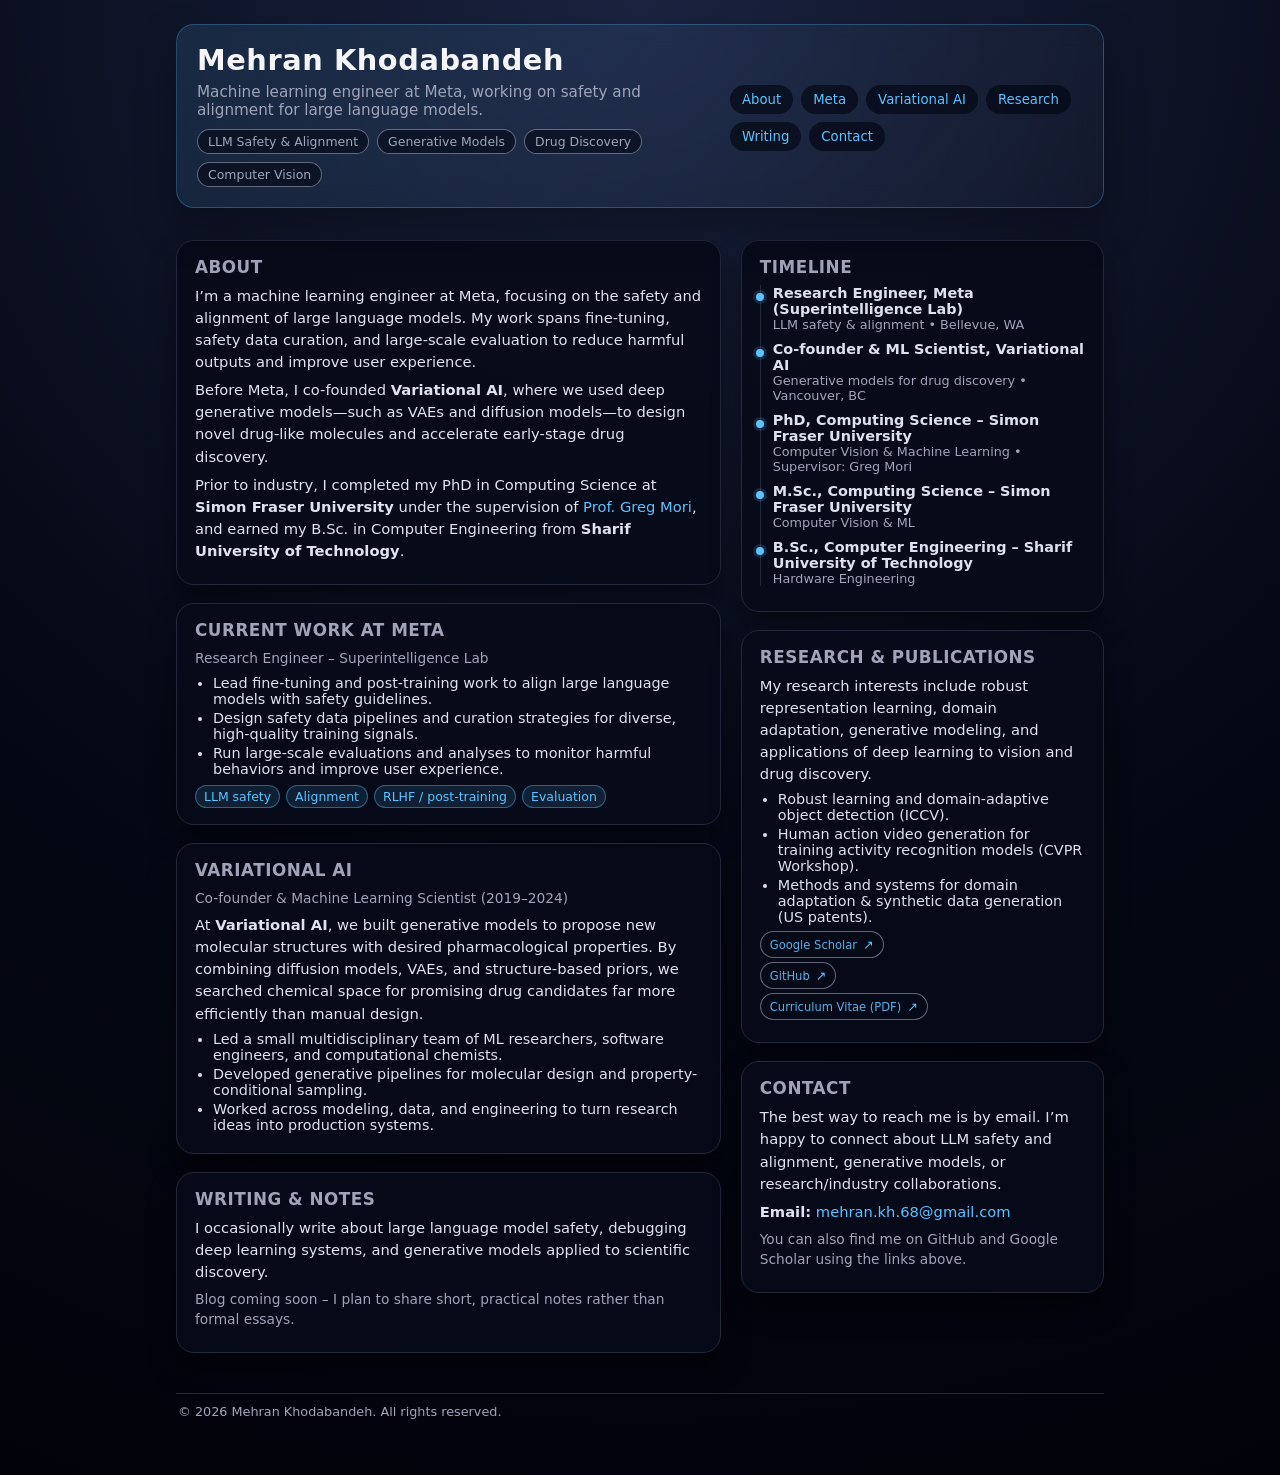
==== second/index.html @ fc5a171b "added second webpage" ====
<!DOCTYPE html>
<html lang="en">
<head>
  <meta charset="UTF-8" />
  <title>Mehran Khodabandeh – Machine Learning & AI</title>
  <meta name="viewport" content="width=device-width, initial-scale=1" />
  <meta name="description" content="Homepage of Mehran Khodabandeh, machine learning engineer at Meta working on large language model safety." />
  <style>
    :root {
      --bg: #0b1020;
      --bg-alt: #121728;
      --fg: #f5f5f7;
      --muted: #a0a4b8;
      --accent: #5cc3ff;
      --accent-soft: rgba(92, 195, 255, 0.15);
      --border: #23283a;
      --font-main: system-ui, -apple-system, BlinkMacSystemFont, "SF Pro Text",
        "Segoe UI", sans-serif;
      --radius-lg: 18px;
      --radius-sm: 10px;
      --shadow-soft: 0 20px 40px rgba(0, 0, 0, 0.35);
    }

    * {
      box-sizing: border-box;
    }

    body {
      margin: 0;
      font-family: var(--font-main);
      background: radial-gradient(circle at top, #1b2340 0, #050815 55%, #02020a 100%);
      color: var(--fg);
      -webkit-font-smoothing: antialiased;
    }

    a {
      color: var(--accent);
      text-decoration: none;
    }

    a:hover,
    a:focus-visible {
      text-decoration: underline;
    }

    .page {
      max-width: 960px;
      margin: 0 auto;
      padding: 24px 16px 56px;
    }

    header {
      display: flex;
      flex-direction: column;
      gap: 18px;
      margin-bottom: 32px;
      padding: 18px 20px 20px;
      border-radius: var(--radius-lg);
      background: linear-gradient(135deg, rgba(92, 195, 255, 0.12), rgba(255, 255, 255, 0.02));
      border: 1px solid rgba(92, 195, 255, 0.28);
      box-shadow: var(--shadow-soft);
      backdrop-filter: blur(12px);
    }

    @media (min-width: 720px) {
      header {
        flex-direction: row;
        align-items: center;
        justify-content: space-between;
      }
    }

    .title-block {
      max-width: 600px;
    }

    .name {
      font-size: 1.8rem;
      font-weight: 650;
      letter-spacing: 0.02em;
    }

    .tagline {
      margin-top: 6px;
      font-size: 0.95rem;
      color: var(--muted);
    }

    .pill-row {
      display: flex;
      flex-wrap: wrap;
      gap: 8px;
      margin-top: 10px;
    }

    .pill {
      font-size: 0.78rem;
      padding: 4px 10px;
      border-radius: 999px;
      border: 1px solid rgba(160, 164, 184, 0.6);
      color: var(--muted);
      background: rgba(4, 8, 20, 0.6);
    }

    nav {
      display: flex;
      flex-wrap: wrap;
      gap: 8px;
      margin-top: 6px;
      justify-content: flex-start;
    }

    nav a {
      font-size: 0.83rem;
      padding: 6px 11px;
      border-radius: 999px;
      border: 1px solid transparent;
      background: rgba(4, 8, 20, 0.7);
    }

    nav a:hover,
    nav a:focus-visible {
      border-color: var(--accent);
      background: var(--accent-soft);
      text-decoration: none;
    }

    main {
      display: grid;
      grid-template-columns: minmax(0, 3fr) minmax(0, 2fr);
      gap: 20px;
    }

    @media (max-width: 840px) {
      main {
        grid-template-columns: minmax(0, 1fr);
      }
    }

    section {
      margin-bottom: 18px;
      padding: 16px 18px;
      border-radius: var(--radius-lg);
      background: rgba(7, 10, 24, 0.92);
      border: 1px solid var(--border);
      box-shadow: 0 14px 28px rgba(0, 0, 0, 0.45);
    }

    h2 {
      margin: 0 0 8px;
      font-size: 1.05rem;
      letter-spacing: 0.03em;
      text-transform: uppercase;
      color: var(--muted);
    }

    p {
      margin: 6px 0;
      font-size: 0.92rem;
      line-height: 1.5;
      color: #e0e2f1;
    }

    .muted {
      color: var(--muted);
      font-size: 0.86rem;
    }

    ul {
      margin: 6px 0 4px;
      padding-left: 18px;
    }

    li {
      margin-bottom: 3px;
      font-size: 0.9rem;
      color: #dde0f0;
    }

    .timeline {
      list-style: none;
      padding-left: 0;
      margin: 8px 0 0;
      border-left: 1px solid var(--border);
    }

    .timeline-item {
      position: relative;
      padding-left: 12px;
      margin-bottom: 9px;
    }

    .timeline-item::before {
      content: "";
      position: absolute;
      left: -5px;
      top: 0.55em;
      width: 8px;
      height: 8px;
      border-radius: 50%;
      background: var(--accent);
      box-shadow: 0 0 0 3px rgba(92, 195, 255, 0.15);
    }

    .timeline-role {
      font-size: 0.9rem;
      font-weight: 550;
    }

    .timeline-meta {
      font-size: 0.8rem;
      color: var(--muted);
    }

    .badge-row {
      display: flex;
      flex-wrap: wrap;
      gap: 6px;
      margin-top: 8px;
    }

    .badge {
      font-size: 0.78rem;
      padding: 3px 8px;
      border-radius: 999px;
      background: rgba(92, 195, 255, 0.12);
      border: 1px solid rgba(92, 195, 255, 0.4);
      color: var(--accent);
    }

    .link-list {
      list-style: none;
      padding-left: 0;
      margin: 6px 0;
    }

    .link-list li {
      margin-bottom: 4px;
    }

    .chip-link {
      display: inline-flex;
      align-items: center;
      gap: 6px;
      padding: 5px 9px;
      border-radius: 999px;
      border: 1px solid rgba(160, 164, 184, 0.6);
      background: rgba(7, 10, 24, 0.8);
      font-size: 0.8rem;
    }

    .chip-link span {
      font-size: 0.9em;
      opacity: 0.9;
    }

    footer {
      margin-top: 22px;
      padding: 10px 2px 0;
      border-top: 1px solid var(--border);
      font-size: 0.8rem;
      color: var(--muted);
      text-align: left;
    }

    code {
      font-family: Menlo, SFMono-Regular, Consolas, "Roboto Mono", monospace;
      font-size: 0.85em;
      background: rgba(3, 7, 18, 0.8);
      padding: 2px 5px;
      border-radius: 4px;
    }
  </style>
</head>
<body>
  <div class="page">
    <header>
      <div class="title-block">
        <div class="name">Mehran Khodabandeh</div>
        <div class="tagline">
          Machine learning engineer at Meta, working on safety and alignment for large language models.
        </div>
        <div class="pill-row">
          <div class="pill">LLM Safety &amp; Alignment</div>
          <div class="pill">Generative Models</div>
          <div class="pill">Drug Discovery</div>
          <div class="pill">Computer Vision</div>
        </div>
      </div>
      <nav aria-label="Section navigation">
        <a href="#about">About</a>
        <a href="#meta">Meta</a>
        <a href="#variational-ai">Variational AI</a>
        <a href="#research">Research</a>
        <a href="#writing">Writing</a>
        <a href="#contact">Contact</a>
      </nav>
    </header>

    <main>
      <!-- Left column -->
      <div>
        <section id="about">
          <h2>About</h2>
          <p>
            I’m a machine learning engineer at Meta, focusing on the safety and alignment of
            large language models. My work spans fine-tuning, safety data curation, and large-scale
            evaluation to reduce harmful outputs and improve user experience.
          </p>
          <p>
            Before Meta, I co-founded
            <strong>Variational AI</strong>, where we used deep generative models—such as VAEs and
            diffusion models—to design novel drug-like molecules and accelerate early-stage drug discovery.
          </p>
          <p>
            Prior to industry, I completed my PhD in Computing Science at
            <strong>Simon Fraser University</strong> under the supervision of
            <a href="http://www.cs.sfu.ca/~mori" target="_blank" rel="noreferrer">Prof. Greg Mori</a>,
            and earned my B.Sc. in Computer Engineering from
            <strong>Sharif University of Technology</strong>.
          </p>
        </section>

        <section id="meta">
          <h2>Current work at Meta</h2>
          <p class="muted">Research Engineer – Superintelligence Lab</p>
          <ul>
            <li>Lead fine-tuning and post-training work to align large language models with safety guidelines.</li>
            <li>Design safety data pipelines and curation strategies for diverse, high-quality training signals.</li>
            <li>Run large-scale evaluations and analyses to monitor harmful behaviors and improve user experience.</li>
          </ul>
          <div class="badge-row">
            <div class="badge">LLM safety</div>
            <div class="badge">Alignment</div>
            <div class="badge">RLHF / post-training</div>
            <div class="badge">Evaluation</div>
          </div>
        </section>

        <section id="variational-ai">
          <h2>Variational AI</h2>
          <p class="muted">Co-founder &amp; Machine Learning Scientist (2019–2024)</p>
          <p>
            At <strong>Variational AI</strong>, we built generative models to propose new molecular structures
            with desired pharmacological properties. By combining diffusion models, VAEs, and structure-based
            priors, we searched chemical space for promising drug candidates far more efficiently than
            manual design.
          </p>
          <ul>
            <li>Led a small multidisciplinary team of ML researchers, software engineers, and computational chemists.</li>
            <li>Developed generative pipelines for molecular design and property-conditional sampling.</li>
            <li>Worked across modeling, data, and engineering to turn research ideas into production systems.</li>
          </ul>
        </section>

        <section id="writing">
          <h2>Writing &amp; Notes</h2>
          <p>
            I occasionally write about large language model safety, debugging deep learning systems,
            and generative models applied to scientific discovery.
          </p>
          <p class="muted">
            Blog coming soon – I plan to share short, practical notes rather than formal essays.
          </p>
        </section>
      </div>

      <!-- Right column -->
      <div>
        <section>
          <h2>Timeline</h2>
          <ul class="timeline">
            <li class="timeline-item">
              <div class="timeline-role">Research Engineer, Meta (Superintelligence Lab)</div>
              <div class="timeline-meta">LLM safety &amp; alignment • Bellevue, WA</div>
            </li>
            <li class="timeline-item">
              <div class="timeline-role">Co-founder &amp; ML Scientist, Variational AI</div>
              <div class="timeline-meta">Generative models for drug discovery • Vancouver, BC</div>
            </li>
            <li class="timeline-item">
              <div class="timeline-role">PhD, Computing Science – Simon Fraser University</div>
              <div class="timeline-meta">Computer Vision &amp; Machine Learning • Supervisor: Greg Mori</div>
            </li>
            <li class="timeline-item">
              <div class="timeline-role">M.Sc., Computing Science – Simon Fraser University</div>
              <div class="timeline-meta">Computer Vision &amp; ML</div>
            </li>
            <li class="timeline-item">
              <div class="timeline-role">B.Sc., Computer Engineering – Sharif University of Technology</div>
              <div class="timeline-meta">Hardware Engineering</div>
            </li>
          </ul>
        </section>

        <section id="research">
          <h2>Research &amp; Publications</h2>
          <p>
            My research interests include robust representation learning, domain adaptation,
            generative modeling, and applications of deep learning to vision and drug discovery.
          </p>
          <ul>
            <li>
              Robust learning and domain-adaptive object detection (ICCV).
            </li>
            <li>
              Human action video generation for training activity recognition models (CVPR Workshop).
            </li>
            <li>
              Methods and systems for domain adaptation &amp; synthetic data generation (US patents).
            </li>
          </ul>
          <ul class="link-list">
            <li>
              <a class="chip-link" href="https://scholar.google.ca/citations?user=OV28nBgAAAAJ&hl=en&oi=ao" target="_blank" rel="noreferrer">
                <span>Google Scholar</span> ↗
              </a>
            </li>
            <li>
              <a class="chip-link" href="https://github.com/mkhodabandeh" target="_blank" rel="noreferrer">
                <span>GitHub</span> ↗
              </a>
            </li>
            <li>
              <!-- Update this link to the actual CV path on your site -->
              <a class="chip-link" href="/Mehran_Khodabandeh_CV.pdf" target="_blank" rel="noreferrer">
                <span>Curriculum Vitae (PDF)</span> ↗
              </a>
            </li>
          </ul>
        </section>

        <section id="contact">
          <h2>Contact</h2>
          <p>
            The best way to reach me is by email. I’m happy to connect about LLM safety and alignment,
            generative models, or research/industry collaborations.
          </p>
          <p>
            <strong>Email:</strong>
            <a href="mailto:mehran.kh.68@gmail.com">mehran.kh.68@gmail.com</a>
          </p>
          <p class="muted">
            You can also find me on GitHub and Google Scholar using the links above.
          </p>
        </section>
      </div>
    </main>

    <footer>
      &copy; <span id="year"></span> Mehran Khodabandeh. All rights reserved.
    </footer>
  </div>

  <script>
    // Keep the year up to date automatically.
    document.getElementById("year").textContent = new Date().getFullYear();
  </script>
</body>
</html>
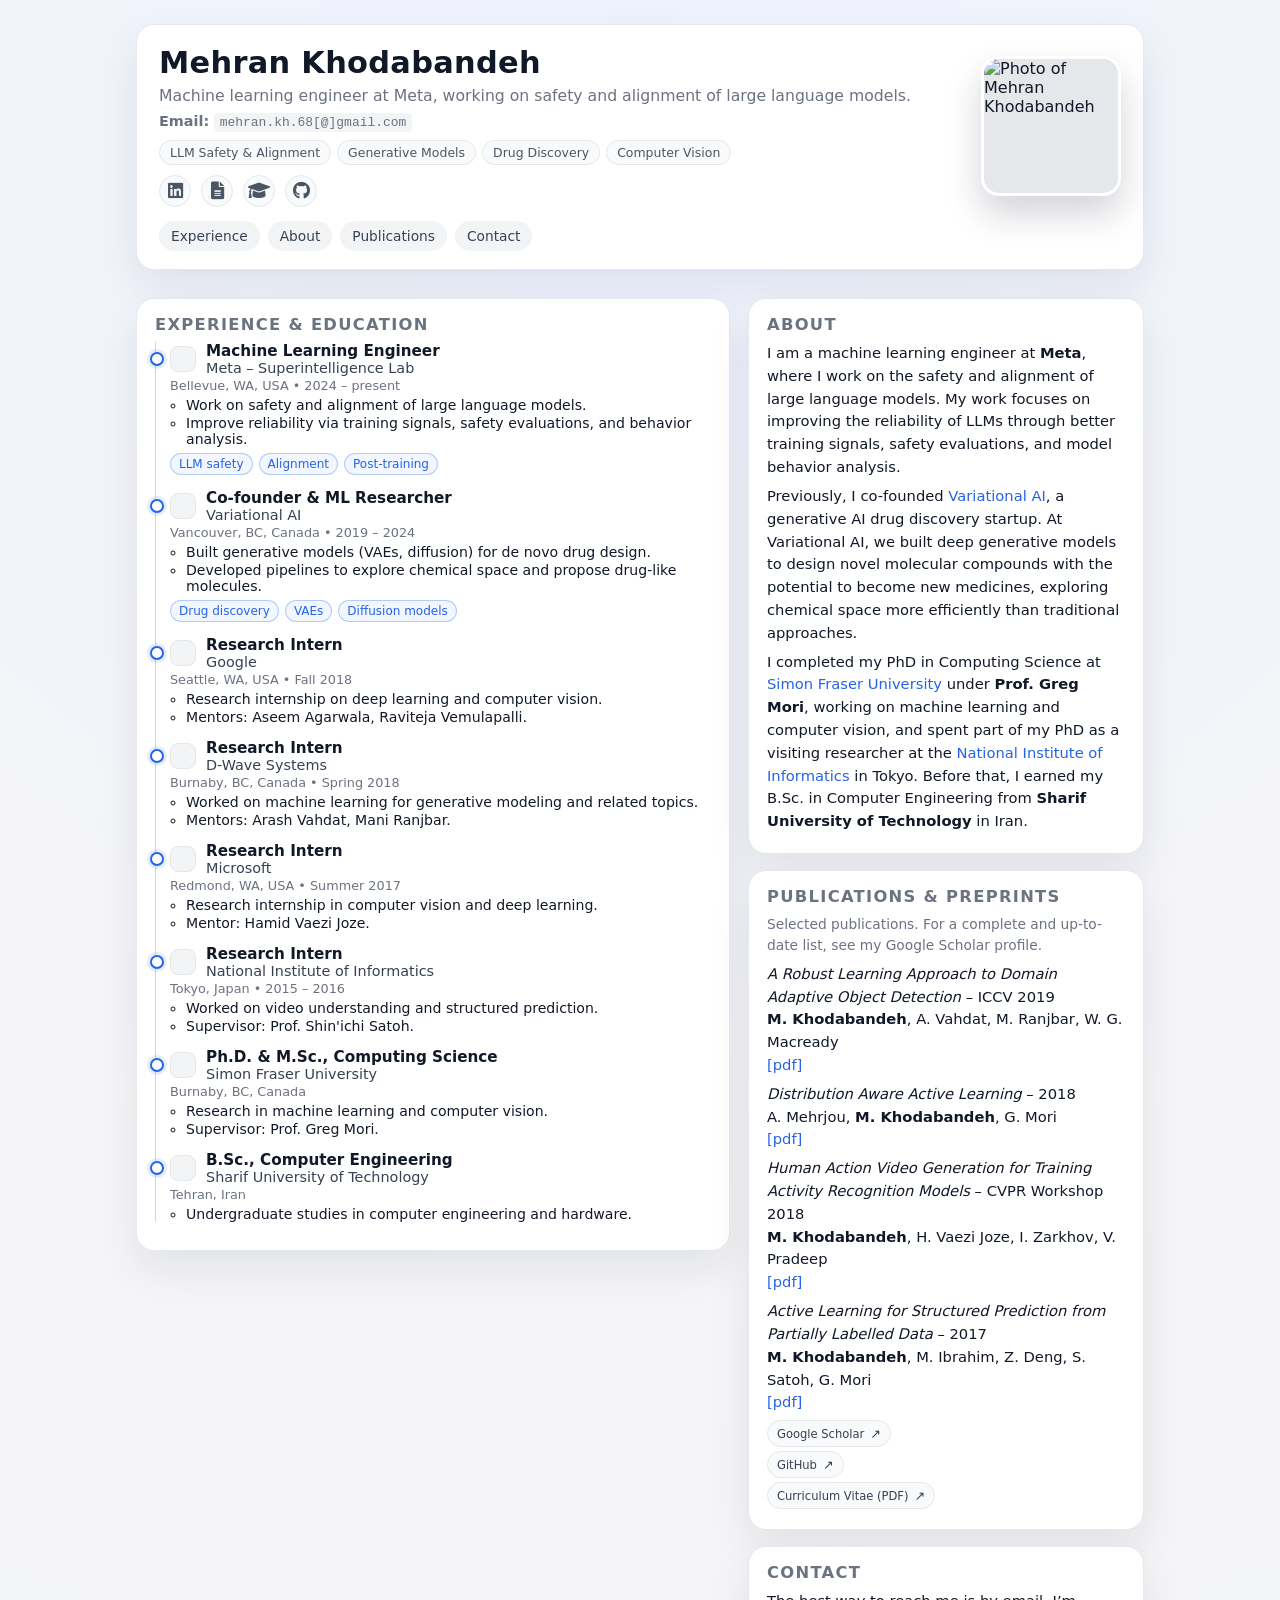
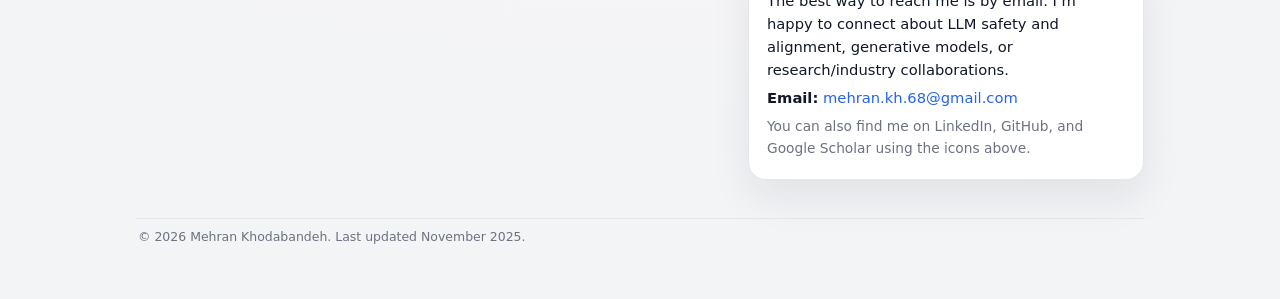
==== commit 246ae9c3: "modified second webpage" ====
--- a/second/index.html
+++ b/second/index.html
@@ -1,24 +1,43 @@
 <!DOCTYPE html>
 <html lang="en">
 <head>
-  <meta charset="UTF-8" />
+  <meta charset="utf-8" />
   <title>Mehran Khodabandeh – Machine Learning & AI</title>
+
+  <meta name="keywords" content="Mehran Khodabandeh, Khodabandeh, Mehran, machine learning, large language models, LLM safety, computer vision, deep learning, drug discovery, Variational AI, research scientist, ML engineer">
+  <meta name="description" content="Homepage of Mehran Khodabandeh, machine learning engineer at Meta working on large language model safety." />
   <meta name="viewport" content="width=device-width, initial-scale=1" />
-  <meta name="description" content="Homepage of Mehran Khodabandeh, machine learning engineer at Meta working on large language model safety." />
+
+  <!-- Google Analytics (optional; keep or remove as you prefer) -->
+  <script async src="https://www.googletagmanager.com/gtag/js?id=UA-143026060-1"></script>
+  <script>
+    window.dataLayer = window.dataLayer || [];
+    function gtag(){ dataLayer.push(arguments); }
+    gtag('js', new Date());
+    gtag('config', 'UA-143026060-1');
+  </script>
+
+  <!-- Font Awesome icons -->
+  <link
+    rel="stylesheet"
+    href="https://cdnjs.cloudflare.com/ajax/libs/font-awesome/6.0.0-beta3/css/all.min.css"
+  />
+
   <style>
     :root {
-      --bg: #0b1020;
-      --bg-alt: #121728;
-      --fg: #f5f5f7;
-      --muted: #a0a4b8;
-      --accent: #5cc3ff;
-      --accent-soft: rgba(92, 195, 255, 0.15);
-      --border: #23283a;
+      --bg: #f5f5f7;
+      --bg-alt: #ffffff;
+      --fg: #111827;
+      --muted: #6b7280;
+      --accent: #2563eb;
+      --accent-soft: rgba(37, 99, 235, 0.06);
+      --border: #e5e7eb;
+      --border-strong: #d1d5db;
+      --radius-lg: 18px;
+      --radius-sm: 10px;
+      --shadow-soft: 0 18px 40px rgba(15, 23, 42, 0.08);
       --font-main: system-ui, -apple-system, BlinkMacSystemFont, "SF Pro Text",
         "Segoe UI", sans-serif;
-      --radius-lg: 18px;
-      --radius-sm: 10px;
-      --shadow-soft: 0 20px 40px rgba(0, 0, 0, 0.35);
     }
 
     * {
@@ -28,7 +47,7 @@
     body {
       margin: 0;
       font-family: var(--font-main);
-      background: radial-gradient(circle at top, #1b2340 0, #050815 55%, #02020a 100%);
+      background: radial-gradient(circle at top, #eef2ff 0, #f5f5f7 60%, #f3f4f6 100%);
       color: var(--fg);
       -webkit-font-smoothing: antialiased;
     }
@@ -44,52 +63,63 @@
     }
 
     .page {
-      max-width: 960px;
+      max-width: 1040px;
       margin: 0 auto;
       padding: 24px 16px 56px;
     }
 
-    header {
+    .site-header {
+      background: var(--bg-alt);
+      border-radius: var(--radius-lg);
+      border: 1px solid var(--border);
+      box-shadow: var(--shadow-soft);
+      padding: 20px 22px 18px;
+      margin-bottom: 28px;
+    }
+
+    .header-main {
       display: flex;
-      flex-direction: column;
       gap: 18px;
-      margin-bottom: 32px;
-      padding: 18px 20px 20px;
-      border-radius: var(--radius-lg);
-      background: linear-gradient(135deg, rgba(92, 195, 255, 0.12), rgba(255, 255, 255, 0.02));
-      border: 1px solid rgba(92, 195, 255, 0.28);
-      box-shadow: var(--shadow-soft);
-      backdrop-filter: blur(12px);
-    }
-
-    @media (min-width: 720px) {
-      header {
-        flex-direction: row;
-        align-items: center;
-        justify-content: space-between;
-      }
+      align-items: center;
+      justify-content: space-between;
+      flex-wrap: wrap;
     }
 
     .title-block {
-      max-width: 600px;
+      min-width: 0;
+      flex: 2;
     }
 
     .name {
-      font-size: 1.8rem;
-      font-weight: 650;
-      letter-spacing: 0.02em;
+      font-size: 1.9rem;
+      font-weight: 700;
+      letter-spacing: 0.01em;
     }
 
     .tagline {
       margin-top: 6px;
-      font-size: 0.95rem;
+      font-size: 0.98rem;
       color: var(--muted);
+    }
+
+    .email-line {
+      margin-top: 8px;
+      font-size: 0.9rem;
+      color: var(--muted);
+    }
+
+    .email-line code {
+      font-family: Menlo, SFMono-Regular, Consolas, "Roboto Mono", monospace;
+      font-size: 0.9em;
+      background: #f3f4f6;
+      padding: 2px 6px;
+      border-radius: 4px;
     }
 
     .pill-row {
       display: flex;
       flex-wrap: wrap;
-      gap: 8px;
+      gap: 6px;
       margin-top: 10px;
     }
 
@@ -97,59 +127,109 @@
       font-size: 0.78rem;
       padding: 4px 10px;
       border-radius: 999px;
-      border: 1px solid rgba(160, 164, 184, 0.6);
-      color: var(--muted);
-      background: rgba(4, 8, 20, 0.6);
+      border: 1px solid var(--border);
+      background: #f9fafb;
+      color: #4b5563;
+    }
+
+    .avatar-wrapper {
+      flex-shrink: 0;
+      display: flex;
+      justify-content: center;
+      align-items: center;
+    }
+
+    .avatar {
+      width: 140px;
+      height: 140px;
+      border-radius: 18px;
+      object-fit: cover;
+      box-shadow: 0 18px 35px rgba(15, 23, 42, 0.18);
+      border: 3px solid #ffffff;
+      background: #e5e7eb;
+    }
+
+    .icon-row {
+      margin-top: 10px;
+      display: flex;
+      flex-wrap: wrap;
+      gap: 10px;
+      font-size: 1.1rem;
+    }
+
+    .icon-row a {
+      width: 32px;
+      height: 32px;
+      border-radius: 999px;
+      border: 1px solid var(--border);
+      display: inline-flex;
+      align-items: center;
+      justify-content: center;
+      background: #f9fafb;
+      color: #4b5563;
+    }
+
+    .icon-row a:hover,
+    .icon-row a:focus-visible {
+      background: var(--accent-soft);
+      border-color: var(--accent);
+      color: var(--accent);
+      text-decoration: none;
     }
 
     nav {
+      margin-top: 14px;
       display: flex;
       flex-wrap: wrap;
       gap: 8px;
-      margin-top: 6px;
-      justify-content: flex-start;
     }
 
     nav a {
-      font-size: 0.83rem;
+      font-size: 0.86rem;
       padding: 6px 11px;
       border-radius: 999px;
       border: 1px solid transparent;
-      background: rgba(4, 8, 20, 0.7);
+      background: #f3f4f6;
+      color: #374151;
     }
 
     nav a:hover,
     nav a:focus-visible {
       border-color: var(--accent);
       background: var(--accent-soft);
+      color: var(--accent);
       text-decoration: none;
     }
 
-    main {
+    .layout {
       display: grid;
       grid-template-columns: minmax(0, 3fr) minmax(0, 2fr);
-      gap: 20px;
-    }
-
-    @media (max-width: 840px) {
-      main {
+      gap: 18px;
+    }
+
+    @media (max-width: 880px) {
+      .layout {
         grid-template-columns: minmax(0, 1fr);
       }
+      .avatar {
+        width: 110px;
+        height: 110px;
+      }
     }
 
     section {
-      margin-bottom: 18px;
-      padding: 16px 18px;
+      background: var(--bg-alt);
       border-radius: var(--radius-lg);
-      background: rgba(7, 10, 24, 0.92);
       border: 1px solid var(--border);
-      box-shadow: 0 14px 28px rgba(0, 0, 0, 0.45);
+      box-shadow: var(--shadow-soft);
+      padding: 16px 18px 14px;
+      margin-bottom: 16px;
     }
 
     h2 {
       margin: 0 0 8px;
-      font-size: 1.05rem;
-      letter-spacing: 0.03em;
+      font-size: 1.02rem;
+      letter-spacing: 0.08em;
       text-transform: uppercase;
       color: var(--muted);
     }
@@ -157,8 +237,8 @@
     p {
       margin: 6px 0;
       font-size: 0.92rem;
-      line-height: 1.5;
-      color: #e0e2f1;
+      line-height: 1.55;
+      color: #111827;
     }
 
     .muted {
@@ -174,59 +254,137 @@
     li {
       margin-bottom: 3px;
       font-size: 0.9rem;
-      color: #dde0f0;
-    }
+      color: #111827;
+    }
+
+    /* Timeline */
 
     .timeline {
       list-style: none;
       padding-left: 0;
       margin: 8px 0 0;
-      border-left: 1px solid var(--border);
+      border-left: 1px solid var(--border-strong);
     }
 
     .timeline-item {
       position: relative;
-      padding-left: 12px;
-      margin-bottom: 9px;
+      padding-left: 14px;
+      margin-bottom: 14px;
     }
 
     .timeline-item::before {
       content: "";
       position: absolute;
-      left: -5px;
-      top: 0.55em;
-      width: 8px;
-      height: 8px;
+      left: -6px;
+      top: 0.7em;
+      width: 10px;
+      height: 10px;
       border-radius: 50%;
-      background: var(--accent);
-      box-shadow: 0 0 0 3px rgba(92, 195, 255, 0.15);
-    }
-
-    .timeline-role {
+      background: #ffffff;
+      border: 2px solid var(--accent);
+      box-shadow: 0 0 0 3px rgba(37, 99, 235, 0.12);
+    }
+
+    .timeline-header {
+      display: flex;
+      gap: 10px;
+      align-items: center;
+      margin-bottom: 2px;
+    }
+
+    .role {
+      font-size: 0.95rem;
+      font-weight: 600;
+    }
+
+    .org {
       font-size: 0.9rem;
-      font-weight: 550;
+      color: #374151;
     }
 
     .timeline-meta {
       font-size: 0.8rem;
       color: var(--muted);
+      margin-bottom: 4px;
+    }
+
+    .timeline-bullets {
+      margin-top: 4px;
+      margin-bottom: 3px;
+      padding-left: 16px;
+    }
+
+    .timeline-bullets li {
+      margin-bottom: 2px;
+      font-size: 0.88rem;
+      color: #111827;
     }
 
     .badge-row {
       display: flex;
       flex-wrap: wrap;
       gap: 6px;
-      margin-top: 8px;
+      margin-top: 6px;
+      margin-bottom: 4px;
     }
 
     .badge {
-      font-size: 0.78rem;
+      font-size: 0.75rem;
       padding: 3px 8px;
       border-radius: 999px;
-      background: rgba(92, 195, 255, 0.12);
-      border: 1px solid rgba(92, 195, 255, 0.4);
+      background: var(--accent-soft);
+      border: 1px solid rgba(37, 99, 235, 0.3);
       color: var(--accent);
     }
+
+    /* Org logos in timeline – update URLs to your own logo files */
+
+    .org-logo {
+      width: 26px;
+      height: 26px;
+      border-radius: 8px;
+      background-color: #f3f4f6;
+      background-size: contain;
+      background-repeat: no-repeat;
+      background-position: center;
+      flex-shrink: 0;
+      border: 1px solid #e5e7eb;
+    }
+
+    .org-logo.meta {
+      /* Update to your actual Meta logo path */
+      background-image: url("files/logo_meta.png");
+    }
+
+    .org-logo.vai {
+      background-image: url("files/logo_variational_ai.png");
+    }
+
+    .org-logo.google {
+      background-image: url("files/logo_google.png");
+    }
+
+    .org-logo.microsoft {
+      background-image: url("files/logo_microsoft.png");
+    }
+
+    .org-logo.dwave {
+      background-image: url("files/logo_dwave.png");
+    }
+
+    .org-logo.nii {
+      background-image: url("files/logo_nii.png");
+    }
+
+    .org-logo.sfu {
+      background-image: url("files/logo_sfu.png");
+    }
+
+    .org-logo.sharif {
+      background-image: url("files/logo_sharif.png");
+    }
+
+    /* Link chips */
 
     .link-list {
       list-style: none;
@@ -244,21 +402,21 @@
       gap: 6px;
       padding: 5px 9px;
       border-radius: 999px;
-      border: 1px solid rgba(160, 164, 184, 0.6);
-      background: rgba(7, 10, 24, 0.8);
+      border: 1px solid var(--border);
+      background: #f9fafb;
       font-size: 0.8rem;
+      color: #374151;
     }
 
     .chip-link span {
       font-size: 0.9em;
-      opacity: 0.9;
     }
 
     footer {
       margin-top: 22px;
       padding: 10px 2px 0;
       border-top: 1px solid var(--border);
-      font-size: 0.8rem;
+      font-size: 0.78rem;
       color: var(--muted);
       text-align: left;
     }
@@ -266,7 +424,7 @@
     code {
       font-family: Menlo, SFMono-Regular, Consolas, "Roboto Mono", monospace;
       font-size: 0.85em;
-      background: rgba(3, 7, 18, 0.8);
+      background: #f3f4f6;
       padding: 2px 5px;
       border-radius: 4px;
     }
@@ -274,145 +432,254 @@
 </head>
 <body>
   <div class="page">
-    <header>
-      <div class="title-block">
-        <div class="name">Mehran Khodabandeh</div>
-        <div class="tagline">
-          Machine learning engineer at Meta, working on safety and alignment for large language models.
+    <header class="site-header">
+      <div class="header-main">
+        <div class="title-block">
+          <div class="name">Mehran Khodabandeh</div>
+          <div class="tagline">
+            Machine learning engineer at Meta, working on safety and alignment of large language models.
+          </div>
+          <div class="email-line">
+            <strong>Email:</strong>
+            <code>mehran.kh.68[@]gmail.com</code>
+          </div>
+          <div class="pill-row">
+            <div class="pill">LLM Safety &amp; Alignment</div>
+            <div class="pill">Generative Models</div>
+            <div class="pill">Drug Discovery</div>
+            <div class="pill">Computer Vision</div>
+          </div>
+          <div class="icon-row">
+            <a href="https://www.linkedin.com/in/mehran-khodabandeh-81011b49/" target="_blank" rel="noreferrer" aria-label="LinkedIn">
+              <i class="fab fa-linkedin"></i>
+            </a>
+            <a href="cv/Mehran_Khodabandeh_CV_aug_2025.pdf" target="_blank" rel="noreferrer" aria-label="Curriculum Vitae">
+              <i class="fas fa-file-alt"></i>
+            </a>
+            <a href="https://scholar.google.ca/citations?user=OV28nBgAAAAJ" target="_blank" rel="noreferrer" aria-label="Google Scholar">
+              <i class="fas fa-graduation-cap"></i>
+            </a>
+            <a href="https://github.com/mkhodabandeh/" target="_blank" rel="noreferrer" aria-label="GitHub">
+              <i class="fab fa-github"></i>
+            </a>
+          </div>
         </div>
-        <div class="pill-row">
-          <div class="pill">LLM Safety &amp; Alignment</div>
-          <div class="pill">Generative Models</div>
-          <div class="pill">Drug Discovery</div>
-          <div class="pill">Computer Vision</div>
+        <div class="avatar-wrapper">
+          <!-- Update the src to your actual photo path -->
+          <img
+            src="files/photo.jpg"
+            alt="Photo of Mehran Khodabandeh"
+            class="avatar"
+          />
         </div>
       </div>
+
       <nav aria-label="Section navigation">
+        <a href="#timeline">Experience</a>
         <a href="#about">About</a>
-        <a href="#meta">Meta</a>
-        <a href="#variational-ai">Variational AI</a>
-        <a href="#research">Research</a>
-        <a href="#writing">Writing</a>
+        <a href="#research">Publications</a>
         <a href="#contact">Contact</a>
       </nav>
     </header>
 
-    <main>
-      <!-- Left column -->
+    <main class="layout">
+      <!-- LEFT: TIMELINE (main focus) -->
+      <div>
+        <section id="timeline">
+          <h2>Experience &amp; Education</h2>
+          <ul class="timeline">
+            <li class="timeline-item">
+              <div class="timeline-header">
+                <span class="org-logo meta" aria-hidden="true"></span>
+                <div>
+                  <div class="role">Machine Learning Engineer</div>
+                  <div class="org">Meta – Superintelligence Lab</div>
+                </div>
+              </div>
+              <div class="timeline-meta">Bellevue, WA, USA • 2024 – present</div>
+              <ul class="timeline-bullets">
+                <li>Work on safety and alignment of large language models.</li>
+                <li>Improve reliability via training signals, safety evaluations, and behavior analysis.</li>
+              </ul>
+              <div class="badge-row">
+                <span class="badge">LLM safety</span>
+                <span class="badge">Alignment</span>
+                <span class="badge">Post-training</span>
+              </div>
+            </li>
+
+            <li class="timeline-item">
+              <div class="timeline-header">
+                <span class="org-logo vai" aria-hidden="true"></span>
+                <div>
+                  <div class="role">Co-founder &amp; ML Researcher</div>
+                  <div class="org">Variational AI</div>
+                </div>
+              </div>
+              <div class="timeline-meta">Vancouver, BC, Canada • 2019 – 2024</div>
+              <ul class="timeline-bullets">
+                <li>Built generative models (VAEs, diffusion) for de novo drug design.</li>
+                <li>Developed pipelines to explore chemical space and propose drug-like molecules.</li>
+              </ul>
+              <div class="badge-row">
+                <span class="badge">Drug discovery</span>
+                <span class="badge">VAEs</span>
+                <span class="badge">Diffusion models</span>
+              </div>
+            </li>
+
+            <li class="timeline-item">
+              <div class="timeline-header">
+                <span class="org-logo google" aria-hidden="true"></span>
+                <div>
+                  <div class="role">Research Intern</div>
+                  <div class="org">Google</div>
+                </div>
+              </div>
+              <div class="timeline-meta">Seattle, WA, USA • Fall 2018</div>
+              <ul class="timeline-bullets">
+                <li>Research internship on deep learning and computer vision.</li>
+                <li>Mentors: Aseem Agarwala, Raviteja Vemulapalli.</li>
+              </ul>
+            </li>
+
+            <li class="timeline-item">
+              <div class="timeline-header">
+                <span class="org-logo dwave" aria-hidden="true"></span>
+                <div>
+                  <div class="role">Research Intern</div>
+                  <div class="org">D-Wave Systems</div>
+                </div>
+              </div>
+              <div class="timeline-meta">Burnaby, BC, Canada • Spring 2018</div>
+              <ul class="timeline-bullets">
+                <li>Worked on machine learning for generative modeling and related topics.</li>
+                <li>Mentors: Arash Vahdat, Mani Ranjbar.</li>
+              </ul>
+            </li>
+
+            <li class="timeline-item">
+              <div class="timeline-header">
+                <span class="org-logo microsoft" aria-hidden="true"></span>
+                <div>
+                  <div class="role">Research Intern</div>
+                  <div class="org">Microsoft</div>
+                </div>
+              </div>
+              <div class="timeline-meta">Redmond, WA, USA • Summer 2017</div>
+              <ul class="timeline-bullets">
+                <li>Research internship in computer vision and deep learning.</li>
+                <li>Mentor: Hamid Vaezi Joze.</li>
+              </ul>
+            </li>
+
+            <li class="timeline-item">
+              <div class="timeline-header">
+                <span class="org-logo nii" aria-hidden="true"></span>
+                <div>
+                  <div class="role">Research Intern</div>
+                  <div class="org">National Institute of Informatics</div>
+                </div>
+              </div>
+              <div class="timeline-meta">Tokyo, Japan • 2015 – 2016</div>
+              <ul class="timeline-bullets">
+                <li>Worked on video understanding and structured prediction.</li>
+                <li>Supervisor: Prof. Shin'ichi Satoh.</li>
+              </ul>
+            </li>
+
+            <li class="timeline-item">
+              <div class="timeline-header">
+                <span class="org-logo sfu" aria-hidden="true"></span>
+                <div>
+                  <div class="role">Ph.D. &amp; M.Sc., Computing Science</div>
+                  <div class="org">Simon Fraser University</div>
+                </div>
+              </div>
+              <div class="timeline-meta">Burnaby, BC, Canada</div>
+              <ul class="timeline-bullets">
+                <li>Research in machine learning and computer vision.</li>
+                <li>Supervisor: Prof. Greg Mori.</li>
+              </ul>
+            </li>
+
+            <li class="timeline-item">
+              <div class="timeline-header">
+                <span class="org-logo sharif" aria-hidden="true"></span>
+                <div>
+                  <div class="role">B.Sc., Computer Engineering</div>
+                  <div class="org">Sharif University of Technology</div>
+                </div>
+              </div>
+              <div class="timeline-meta">Tehran, Iran</div>
+              <ul class="timeline-bullets">
+                <li>Undergraduate studies in computer engineering and hardware.</li>
+              </ul>
+            </li>
+          </ul>
+        </section>
+      </div>
+
+      <!-- RIGHT: ABOUT / RESEARCH / CONTACT -->
       <div>
         <section id="about">
           <h2>About</h2>
           <p>
-            I’m a machine learning engineer at Meta, focusing on the safety and alignment of
-            large language models. My work spans fine-tuning, safety data curation, and large-scale
-            evaluation to reduce harmful outputs and improve user experience.
-          </p>
-          <p>
-            Before Meta, I co-founded
-            <strong>Variational AI</strong>, where we used deep generative models—such as VAEs and
-            diffusion models—to design novel drug-like molecules and accelerate early-stage drug discovery.
-          </p>
-          <p>
-            Prior to industry, I completed my PhD in Computing Science at
-            <strong>Simon Fraser University</strong> under the supervision of
-            <a href="http://www.cs.sfu.ca/~mori" target="_blank" rel="noreferrer">Prof. Greg Mori</a>,
-            and earned my B.Sc. in Computer Engineering from
-            <strong>Sharif University of Technology</strong>.
+            I am a machine learning engineer at <strong>Meta</strong>, where I work on the
+            safety and alignment of large language models. My work focuses on improving the
+            reliability of LLMs through better training signals, safety evaluations, and
+            model behavior analysis.
+          </p>
+          <p>
+            Previously, I co-founded
+            <a href="https://variational.ai/">Variational AI</a>,
+            a generative AI drug discovery startup. At Variational AI, we built deep
+            generative models to design novel molecular compounds with the potential to become
+            new medicines, exploring chemical space more efficiently than traditional approaches.
+          </p>
+          <p>
+            I completed my PhD in Computing Science at
+            <a href="http://cs.sfu.ca/~mori/">Simon Fraser University</a> under
+            <strong>Prof. Greg Mori</strong>, working on machine learning and computer vision, and
+            spent part of my PhD as a visiting researcher at the
+            <a href="https://www.nii.ac.jp/en/research/">National Institute of Informatics</a>
+            in Tokyo. Before that, I earned my B.Sc. in Computer Engineering from
+            <strong>Sharif University of Technology</strong> in Iran.
           </p>
         </section>
 
-        <section id="meta">
-          <h2>Current work at Meta</h2>
-          <p class="muted">Research Engineer – Superintelligence Lab</p>
-          <ul>
-            <li>Lead fine-tuning and post-training work to align large language models with safety guidelines.</li>
-            <li>Design safety data pipelines and curation strategies for diverse, high-quality training signals.</li>
-            <li>Run large-scale evaluations and analyses to monitor harmful behaviors and improve user experience.</li>
-          </ul>
-          <div class="badge-row">
-            <div class="badge">LLM safety</div>
-            <div class="badge">Alignment</div>
-            <div class="badge">RLHF / post-training</div>
-            <div class="badge">Evaluation</div>
-          </div>
-        </section>
-
-        <section id="variational-ai">
-          <h2>Variational AI</h2>
-          <p class="muted">Co-founder &amp; Machine Learning Scientist (2019–2024)</p>
-          <p>
-            At <strong>Variational AI</strong>, we built generative models to propose new molecular structures
-            with desired pharmacological properties. By combining diffusion models, VAEs, and structure-based
-            priors, we searched chemical space for promising drug candidates far more efficiently than
-            manual design.
-          </p>
-          <ul>
-            <li>Led a small multidisciplinary team of ML researchers, software engineers, and computational chemists.</li>
-            <li>Developed generative pipelines for molecular design and property-conditional sampling.</li>
-            <li>Worked across modeling, data, and engineering to turn research ideas into production systems.</li>
-          </ul>
-        </section>
-
-        <section id="writing">
-          <h2>Writing &amp; Notes</h2>
-          <p>
-            I occasionally write about large language model safety, debugging deep learning systems,
-            and generative models applied to scientific discovery.
-          </p>
+        <section id="research">
+          <h2>Publications &amp; Preprints</h2>
           <p class="muted">
-            Blog coming soon – I plan to share short, practical notes rather than formal essays.
-          </p>
-        </section>
-      </div>
-
-      <!-- Right column -->
-      <div>
-        <section>
-          <h2>Timeline</h2>
-          <ul class="timeline">
-            <li class="timeline-item">
-              <div class="timeline-role">Research Engineer, Meta (Superintelligence Lab)</div>
-              <div class="timeline-meta">LLM safety &amp; alignment • Bellevue, WA</div>
-            </li>
-            <li class="timeline-item">
-              <div class="timeline-role">Co-founder &amp; ML Scientist, Variational AI</div>
-              <div class="timeline-meta">Generative models for drug discovery • Vancouver, BC</div>
-            </li>
-            <li class="timeline-item">
-              <div class="timeline-role">PhD, Computing Science – Simon Fraser University</div>
-              <div class="timeline-meta">Computer Vision &amp; Machine Learning • Supervisor: Greg Mori</div>
-            </li>
-            <li class="timeline-item">
-              <div class="timeline-role">M.Sc., Computing Science – Simon Fraser University</div>
-              <div class="timeline-meta">Computer Vision &amp; ML</div>
-            </li>
-            <li class="timeline-item">
-              <div class="timeline-role">B.Sc., Computer Engineering – Sharif University of Technology</div>
-              <div class="timeline-meta">Hardware Engineering</div>
-            </li>
-          </ul>
-        </section>
-
-        <section id="research">
-          <h2>Research &amp; Publications</h2>
-          <p>
-            My research interests include robust representation learning, domain adaptation,
-            generative modeling, and applications of deep learning to vision and drug discovery.
-          </p>
-          <ul>
-            <li>
-              Robust learning and domain-adaptive object detection (ICCV).
-            </li>
-            <li>
-              Human action video generation for training activity recognition models (CVPR Workshop).
-            </li>
-            <li>
-              Methods and systems for domain adaptation &amp; synthetic data generation (US patents).
-            </li>
-          </ul>
+            Selected publications. For a complete and up-to-date list, see my Google Scholar profile.
+          </p>
+          <p>
+            <em>A Robust Learning Approach to Domain Adaptive Object Detection</em> – ICCV 2019<br />
+            <b>M. Khodabandeh</b>, A. Vahdat, M. Ranjbar, W. G. Macready<br />
+            <a href="https://arxiv.org/abs/1904.02361">[pdf]</a>
+          </p>
+
+          <p>
+            <em>Distribution Aware Active Learning</em> – 2018<br />
+            A. Mehrjou, <b>M. Khodabandeh</b>, G. Mori<br />
+            <a href="https://arxiv.org/abs/1805.08916">[pdf]</a>
+          </p>
+
+          <p>
+            <em>Human Action Video Generation for Training Activity Recognition Models</em> – CVPR Workshop 2018<br />
+            <b>M. Khodabandeh</b>, H. Vaezi Joze, I. Zarkhov, V. Pradeep<br />
+            <a href="http://openaccess.thecvf.com/content_cvpr_2018_workshops/papers/w29/Khodabandeh_DIY_Human_Action_CVPR_2018_paper.pdf">[pdf]</a>
+          </p>
+
+          <p>
+            <em>Active Learning for Structured Prediction from Partially Labelled Data</em> – 2017<br />
+            <b>M. Khodabandeh</b>, M. Ibrahim, Z. Deng, S. Satoh, G. Mori<br />
+            <a href="https://arxiv.org/abs/1706.02342">[pdf]</a>
+          </p>
+
           <ul class="link-list">
             <li>
-              <a class="chip-link" href="https://scholar.google.ca/citations?user=OV28nBgAAAAJ&hl=en&oi=ao" target="_blank" rel="noreferrer">
+              <a class="chip-link" href="https://scholar.google.ca/citations?user=OV28nBgAAAAJ" target="_blank" rel="noreferrer">
                 <span>Google Scholar</span> ↗
               </a>
             </li>
@@ -422,8 +689,7 @@
               </a>
             </li>
             <li>
-              <!-- Update this link to the actual CV path on your site -->
-              <a class="chip-link" href="/Mehran_Khodabandeh_CV.pdf" target="_blank" rel="noreferrer">
+              <a class="chip-link" href="cv/Mehran_Khodabandeh_CV_aug_2025.pdf" target="_blank" rel="noreferrer">
                 <span>Curriculum Vitae (PDF)</span> ↗
               </a>
             </li>
@@ -441,19 +707,18 @@
             <a href="mailto:mehran.kh.68@gmail.com">mehran.kh.68@gmail.com</a>
           </p>
           <p class="muted">
-            You can also find me on GitHub and Google Scholar using the links above.
+            You can also find me on LinkedIn, GitHub, and Google Scholar using the icons above.
           </p>
         </section>
       </div>
     </main>
 
     <footer>
-      &copy; <span id="year"></span> Mehran Khodabandeh. All rights reserved.
+      &copy; <span id="year"></span> Mehran Khodabandeh. Last updated November 2025.
     </footer>
   </div>
 
   <script>
-    // Keep the year up to date automatically.
     document.getElementById("year").textContent = new Date().getFullYear();
   </script>
 </body>
